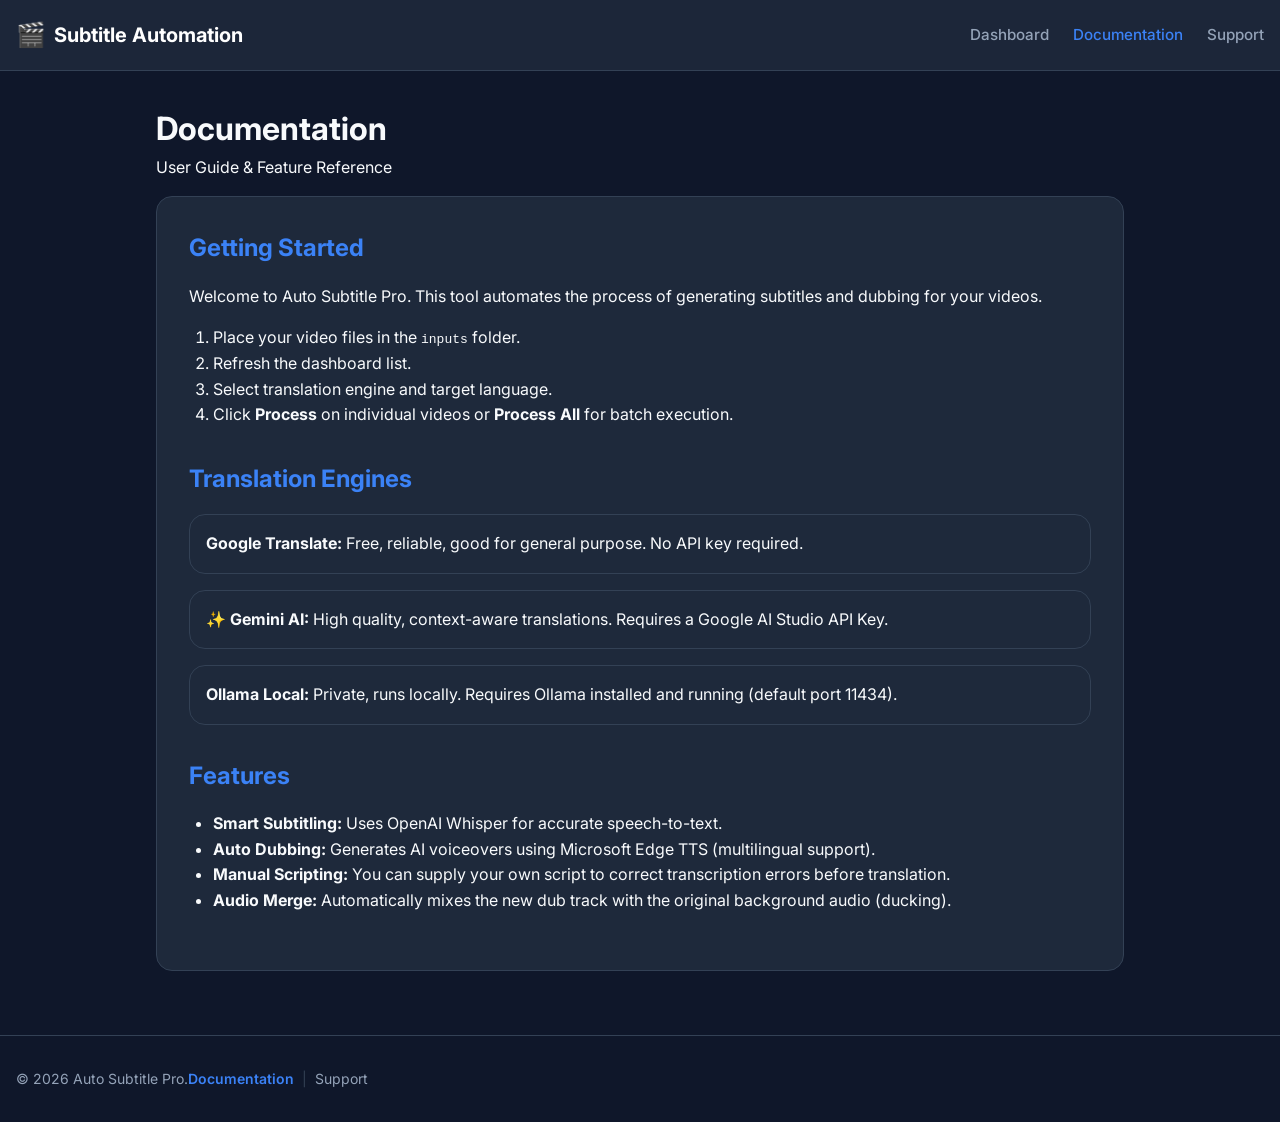
==== templates/documentation.html @ 29a988cc "Initial commit - Auto Subtitle Pro" ====
<!DOCTYPE html>
<html lang="en">
<head>
    <meta charset="UTF-8">
    <meta name="viewport" content="width=device-width, initial-scale=1.0">
    <title>Documentation - Auto Subtitle Pro</title>
    <link rel="stylesheet" href="/static/style.css?v=2">
    <link href="https://fonts.googleapis.com/css2?family=Inter:wght@400;500;600&display=swap" rel="stylesheet">
</head>
<body>
    <nav class="navbar">
      <div class="nav-container">
        <a href="/" class="brand">
          <span>🎬</span> Subtitle Automation
        </a>
        <div class="nav-links">
          <a href="/">Dashboard</a>
          <a href="/documentation" class="active">Documentation</a>
          <a href="/support">Support</a>
        </div>
      </div>
    </nav>

    <div class="container content-full">
        <div class="page-header">
            <h1>Documentation</h1>
            <p>User Guide & Feature Reference</p>
        </div>

        <main class="content-card">
            <section class="support-section">
                <h2 class="support-heading accent">Getting Started</h2>
                <p>Welcome to Auto Subtitle Pro. This tool automates the process of generating subtitles and dubbing for your videos.</p>
                <ol class="faq-item" style="margin-left: 1.5rem; margin-top: 1rem;">
                    <li>Place your video files in the <code>inputs</code> folder.</li>
                    <li>Refresh the dashboard list.</li>
                    <li>Select translation engine and target language.</li>
                    <li>Click <b>Process</b> on individual videos or <b>Process All</b> for batch execution.</li>
                </ol>
            </section>

            <section class="support-section">
                <h2 class="support-heading accent">Translation Engines</h2>
                <ul class="faq-item" style="list-style: none; padding: 0;">
                    <li class="content-card" style="margin-bottom: 1rem; padding: 1rem;">
                        <strong>Google Translate:</strong> Free, reliable, good for general purpose. No API key required.
                    </li>
                    <li class="content-card" style="margin-bottom: 1rem; padding: 1rem;">
                        <strong>✨ Gemini AI:</strong> High quality, context-aware translations. Requires a Google AI Studio API Key.
                    </li>
                    <li class="content-card" style="margin-bottom: 1rem; padding: 1rem;">
                        <strong>Ollama Local:</strong> Private, runs locally. Requires Ollama installed and running (default port 11434).
                    </li>
                </ul>
            </section>

            <section>
                <h2 class="support-heading accent">Features</h2>
                <ul class="faq-item" style="margin-left: 1.5rem;">
                    <li><strong>Smart Subtitling:</strong> Uses OpenAI Whisper for accurate speech-to-text.</li>
                    <li><strong>Auto Dubbing:</strong> Generates AI voiceovers using Microsoft Edge TTS (multilingual support).</li>
                    <li><strong>Manual Scripting:</strong> You can supply your own script to correct transcription errors before translation.</li>
                    <li><strong>Audio Merge:</strong> Automatically mixes the new dub track with the original background audio (ducking).</li>
                </ul>
            </section>
        </main>

    </div>
    <div class="footer-wrapper">
      <div class="nav-container">
        <footer class="app-footer">
            <p>&copy; 2026 Auto Subtitle Pro.</p>
            <div class="footer-links">
                <a href="/documentation" class="active">Documentation</a>
                <span class="separator">|</span>
                <a href="/support">Support</a>
            </div>
        </footer>
      </div>
    </div>
</body>
</html>
---- static/style.css ----
:root {
  --bg-color: #0f172a;
  --card-bg: #1e293b;
  --text-primary: #f8fafc;
  --text-secondary: #94a3b8;
  --accent: #3b82f6;
  --accent-hover: #2563eb;
  --border: #334155;
  --success: #10b981;
  --warning: #f59e0b;
}

* {
  box-sizing: border-box;
  margin: 0;
  padding: 0;
}

body {
  font-family: 'Inter', sans-serif;
  background-color: var(--bg-color);
  color: var(--text-primary);
  line-height: 1.6;
  padding: 0; /* Full width layout */
}

.container {
  max-width: 100%; /* Full width to accommodate side-by-side */
  margin: 0 auto;
  padding: 1rem 2rem;
  display: grid;
  grid-template-columns: 350px 1fr; /* Fixed sidebar width, flexible main content */
  gap: 2rem;
  align-items: start;
}

.container.content-full {
    display: block; /* Disable grid for single-column pages */
    max-width: 1000px;
    margin: 0 auto;
}

/* Navigation Bar */
.navbar {
  background-color: var(--card-bg);
  border-bottom: 1px solid var(--border);
  padding: 1rem 0;
  margin-bottom: 2rem;
  position: sticky;
  top: 0;
  z-index: 100;
  backdrop-filter: blur(8px); /* Glass effect */
  background-color: rgba(30, 41, 59, 0.9);
}

.nav-container {
  max-width: 1400px;
  margin: 0 auto;
  padding: 0 1rem; /* Inner padding */
  display: flex;
  justify-content: space-between;
  align-items: center;
}

.brand {
  font-size: 1.25rem;
  font-weight: 700;
  color: white;
  text-decoration: none;
  display: flex;
  align-items: center;
  gap: 0.5rem;
}

.brand span {
  font-size: 1.5rem;
}

.nav-links {
  display: flex;
  gap: 1.5rem;
}

.nav-links a {
  color: var(--text-secondary);
  text-decoration: none;
  font-weight: 500;
  transition: color 0.2s;
  font-size: 0.95rem;
}

.nav-links a:hover,
.nav-links a.active {
  color: var(--accent);
}

/* Page Title Layout Fix */
.page-header {
  grid-column: 1 / -1;
  margin-bottom: 1rem;
}

/* Table */
.table-container {
  /* Takes remaining grid space naturally */
  background-color: var(--card-bg);
  border-radius: 1rem;
  border: 1px solid var(--border);
  overflow-x: auto;
  box-shadow: 0 4px 6px -1px rgb(0 0 0 / 0.1);
  min-height: 500px; /* Ensure visual balance */
}

/* Footer alignment fix for full width nav */
.container {
  padding: 0 1rem; /* Ensure side padding matches nav if needed, but container usually has its own max-width logic */
}

/* Footer */
/* Footer */
/* Footer */
.footer-wrapper {
    background-color: var(--bg-color);
    border-top: 1px solid var(--border);
    margin-top: 4rem;
}

.app-footer {
    padding: 2rem 0;
    display: flex;
    justify-content: space-between;
    color: var(--text-secondary);
    font-size: 0.875rem;
}

.footer-links {
    display: flex;
    gap: 0.5rem;
}

.footer-links a {
    color: var(--text-secondary);
    text-decoration: none;
    transition: color 0.2s;
}

.footer-links a:hover {
    color: var(--accent);
}

.separator {
    color: var(--border);
}

/* Controls Panel (Sidebar) */
.controls-panel {
  background: var(--card-bg);
  padding: 1.5rem;
  border-radius: 1rem;
  border: 1px solid var(--border);
  display: flex;
  flex-direction: column;
  gap: 2rem;
  position: sticky;
  top: 90px; /* Sticky below navbar */
  max-height: calc(100vh - 150px); /* Leave room for footer */
  overflow-y: auto; /* Scrollable if too tall */
  z-index: 50;
}

.settings-grid {
    display: flex;
    flex-direction: column; /* Stack settings vertically */
    gap: 1.5rem;
}

.settings-group {
  display: flex;
  flex-direction: column;
  gap: 0.5rem;
  flex: 0 0 auto; /* Don't stretch weirdly */
}

.settings-group label {
  font-size: 0.875rem;
  color: var(--text-secondary);
  font-weight: 500;
}

/* Custom Select Styling */
.settings-group select {
  appearance: none;
  -webkit-appearance: none;
  padding: 0.75rem 2.5rem 0.75rem 1rem;
  background-color: var(--bg-color);
  border: 1px solid var(--border);
  color: white;
  border-radius: 0.5rem;
  font-family: inherit;
  font-size: 0.9rem;
  cursor: pointer;
  min-width: 180px;
  background-image: url("data:image/svg+xml,%3csvg xmlns='http://www.w3.org/2000/svg' fill='none' viewBox='0 0 20 20'%3e%3cpath stroke='%2394a3b8' stroke-linecap='round' stroke-linejoin='round' stroke-width='1.5' d='M6 8l4 4 4-4'/%3e%3c/svg%3e");
  background-position: right 0.5rem center;
  background-repeat: no-repeat;
  background-size: 1.5em 1.5em;
  transition: border-color 0.2s;
}

.settings-group select:focus {
  outline: none;
  border-color: var(--accent);
}

.actions {
  display: flex;
  flex-direction: column;
  gap: 1rem;
  padding-top: 2rem;
  border-top: 1px solid var(--border); /* Separator from settings */
  padding-left: 0;
  border-left: none;
  height: auto;
}

.btn {
  padding: 0.75rem 1.5rem;
  border-radius: 0.5rem;
  border: none;
  font-weight: 500;
  cursor: pointer;
  transition: all 0.2s;
  font-family: inherit;
  font-size: 0.9rem;
  white-space: nowrap;
  text-decoration: none;
}

.actions .btn {
    width: 100%;
}

.btn.primary {
  background-color: var(--accent);
  color: white;
}

.btn.primary:hover {
  background-color: var(--accent-hover);
}

.btn.secondary {
  background-color: var(--card-bg);
  color: var(--text-primary);
  border: 1px solid var(--border);
  text-decoration: none;
}

.btn.secondary:hover {
  background-color: #2c3b50;
  border-color: #475569;
}

.btn-success {
  background-color: var(--success) !important;
  color: white !important;
}

.btn-success:hover {
  background-color: #059669 !important;
}

.btn:disabled {
  opacity: 0.5;
  cursor: not-allowed;
}

/* Table */
.table-container {
  background-color: var(--card-bg);
  border-radius: 1rem;
  border: 1px solid var(--border);
  overflow-x: auto; /* Handle overflow gracefully */
  box-shadow: 0 4px 6px -1px rgb(0 0 0 / 0.1);
}

table {
  width: 100%;
  border-collapse: collapse;
  min-width: 900px; /* Ensure table doesn't squash */
}

thead {
  background-color: #0f172a80;
  text-align: left;
}

th,
td {
  padding: 1rem 1.5rem;
  vertical-align: middle;
}

th {
  font-weight: 500;
  color: var(--text-secondary);
  font-size: 0.75rem;
  text-transform: uppercase;
  letter-spacing: 0.05em;
}

tr {
  border-bottom: 1px solid var(--border);
}

tr:last-child {
  border-bottom: none;
}

/* Specific Column Widths */
.col-mini {
  width: 50px;
  text-align: center;
}
.col-wide {
  min-width: 250px;
}
.col-status {
  width: 140px;
}
.col-actions {
  width: 200px;
} /* Give actions room */

/* Inputs */
input[type='text'] {
  background-color: var(--bg-color);
  border: 1px solid var(--border);
  color: white;
  padding: 0.6rem 0.75rem;
  border-radius: 0.375rem;
  width: 100%;
  font-family: inherit;
  font-size: 0.9rem;
}

input[type='text']:focus {
  outline: none;
  border-color: var(--accent);
}

/* Checkbox Styling */
/* Checkbox Styling */
input[type='checkbox'] {
  appearance: none;
  -webkit-appearance: none;
  background-color: var(--bg-color);
  margin: 0;
  font: inherit;
  color: currentColor;
  width: 1.25rem; /* Fixed comfortable size */
  height: 1.25rem;
  min-width: 1.25rem; /* Prevent squishing */
  border: 1px solid var(--border);
  border-radius: 3px; /* Slightly rounded square, standard UI look */
  display: inline-grid;
  place-content: center;
  cursor: pointer;
  transition: all 0.2s;
  flex-shrink: 0;
}

input[type='checkbox']::before {
  content: '';
  width: 0.75rem;
  height: 0.75rem;
  transform: scale(0);
  transition: 120ms transform ease-in-out;
  box-shadow: inset 1rem 1rem white;
  transform-origin: center;
  clip-path: polygon(14% 44%, 0 65%, 50% 100%, 100% 16%, 80% 0%, 43% 62%);
}

/* Horizontal setting row for checkboxes */
.settings-row {
    display: flex;
    flex-direction: row;
    align-items: center;
    gap: 0.75rem;
    width: 100%;
}

.settings-row label {
    margin-bottom: 0;
    cursor: pointer;
    flex: 1;
}

input[type='checkbox']:checked {
  background-color: var(--accent);
  border-color: var(--accent);
}

/* Pagination */
.pagination {
  display: flex;
  align-items: center;
  justify-content: center;
  gap: 0.5rem;
  margin-top: 1.5rem;
  padding: 1rem;
  background: var(--card-bg);
  border-radius: 0.75rem;
  border: 1px solid var(--border);
  flex-wrap: wrap;
}

.page-btn {
  background: var(--bg-color);
  border: 1px solid var(--border);
  color: var(--text-primary);
  padding: 0.5rem 1rem;
  border-radius: 0.5rem;
  cursor: pointer;
  transition: all 0.2s;
  font-size: 0.875rem;
}

.page-btn:hover:not(.disabled):not(.active) {
  background: var(--accent);
  color: white;
  border-color: var(--accent);
}

.page-btn.active {
  background: var(--accent);
  color: white;
  border-color: var(--accent);
  font-weight: 600;
}

.page-btn.disabled {
  opacity: 0.5;
  cursor: not-allowed;
}

.page-ellipsis {
  color: var(--text-secondary);
  padding: 0 0.5rem;
}

.page-info {
  margin-left: 1rem;
  color: var(--text-secondary);
  font-size: 0.875rem;
}

input[type='checkbox']:focus {
  outline: 2px solid var(--accent);
  outline-offset: 2px;
}

/* Status Badges */
.badge {
  padding: 0.25rem 0.75rem;
  border-radius: 9999px;
  font-size: 0.75rem;
  font-weight: 600;
  display: inline-block;
  white-space: nowrap;
}

.badge.idle {
  background: var(--border);
  color: var(--text-secondary);
}
.badge.queued {
  background: var(--warning);
  color: #fff;
}
.badge.processing {
  background: var(--accent);
  color: #fff;
  animation: pulse 2s infinite;
}
.badge.done {
  background: var(--success);
  color: #fff;
}
.badge.error {
  background: #ef4444;
  color: #fff;
}

@keyframes pulse {
  0% {
    opacity: 1;
  }
  50% {
    opacity: 0.7;
  }
  100% {
    opacity: 1;
  }
}

/* Modal */
.modal {
  position: fixed;
  z-index: 1000;
  left: 0;
  top: 0;
  width: 100%;
  height: 100%;
  background-color: rgba(0, 0, 0, 0.8);
  display: flex;
  justify-content: center;
  align-items: center;
  backdrop-filter: blur(5px);
}

.modal.hidden {
  display: none;
}

.modal-content {
  background-color: var(--card-bg);
  padding: 1.5rem;
  border-radius: 1rem;
  width: 90%;
  max-width: 900px;
  position: relative;
  border: 1px solid var(--border);
}

.close-modal {
  position: absolute;
  top: 10px;
  right: 20px;
  color: var(--text-secondary);
  font-size: 2rem;
  cursor: pointer;
}

.close-modal:hover {
  color: white;
}

/* Icons & Buttons in Table */
.icon-btn {
  background: none;
  border: none;
  cursor: pointer;
  color: var(--text-secondary);
  font-size: 1.25rem;
  transition: color 0.2s;
  padding: 0.25rem;
  display: flex;
  align-items: center;
  justify-content: center;
}

.icon-btn:hover {
  color: var(--accent);
}

.action-cell {
  display: flex;
  align-items: center;
  gap: 0.5rem;
  flex-wrap: nowrap;
}

.btn-small {
  padding: 0.5rem 1rem;
  font-size: 0.8rem;
}

.btn-icon {
  display: inline-flex;
  align-items: center;
  justify-content: center;
  width: 36px;
  height: 36px;
  border-radius: 0.375rem;
  border: 1px solid var(--border);
  background: var(--bg-color);
  color: var(--text-secondary);
  cursor: pointer;
  transition: all 0.2s;
  text-decoration: none;
}

.btn-icon:hover {
  border-color: var(--success);
  color: var(--success);
  background: #1e293b;
}

.btn-icon.watch:hover {
  border-color: var(--accent);
  color: var(--accent);
}

.hidden {
  display: none !important;
}

.metrics-cell {
  font-size: 0.85rem;
  color: var(--text-secondary);
  min-width: 80px;
}

.metric-progress {
  font-weight: 600;
  color: var(--accent);
}

/* Support & Info Pages */
.content-card {
    background: var(--card-bg);
    padding: 2rem;
    border-radius: 1rem;
    border: 1px solid var(--border);
}

.support-section {
    margin-bottom: 2rem;
}

.support-heading {
    font-size: 1.5rem;
    margin-bottom: 1rem;
}

.support-heading.warning {
    color: var(--warning);
}

.support-heading.accent {
    color: var(--accent);
}

.faq-item {
    margin-bottom: 1.5rem;
}

.faq-question {
    font-size: 1.1rem;
    margin-bottom: 0.5rem;
}

.contact-info {
    margin-top: 10px;
    font-size: 0.8rem;
    color: var(--text-secondary);
}

.footer-links a.active {
    color: var(--accent);
    font-weight: 600;
}
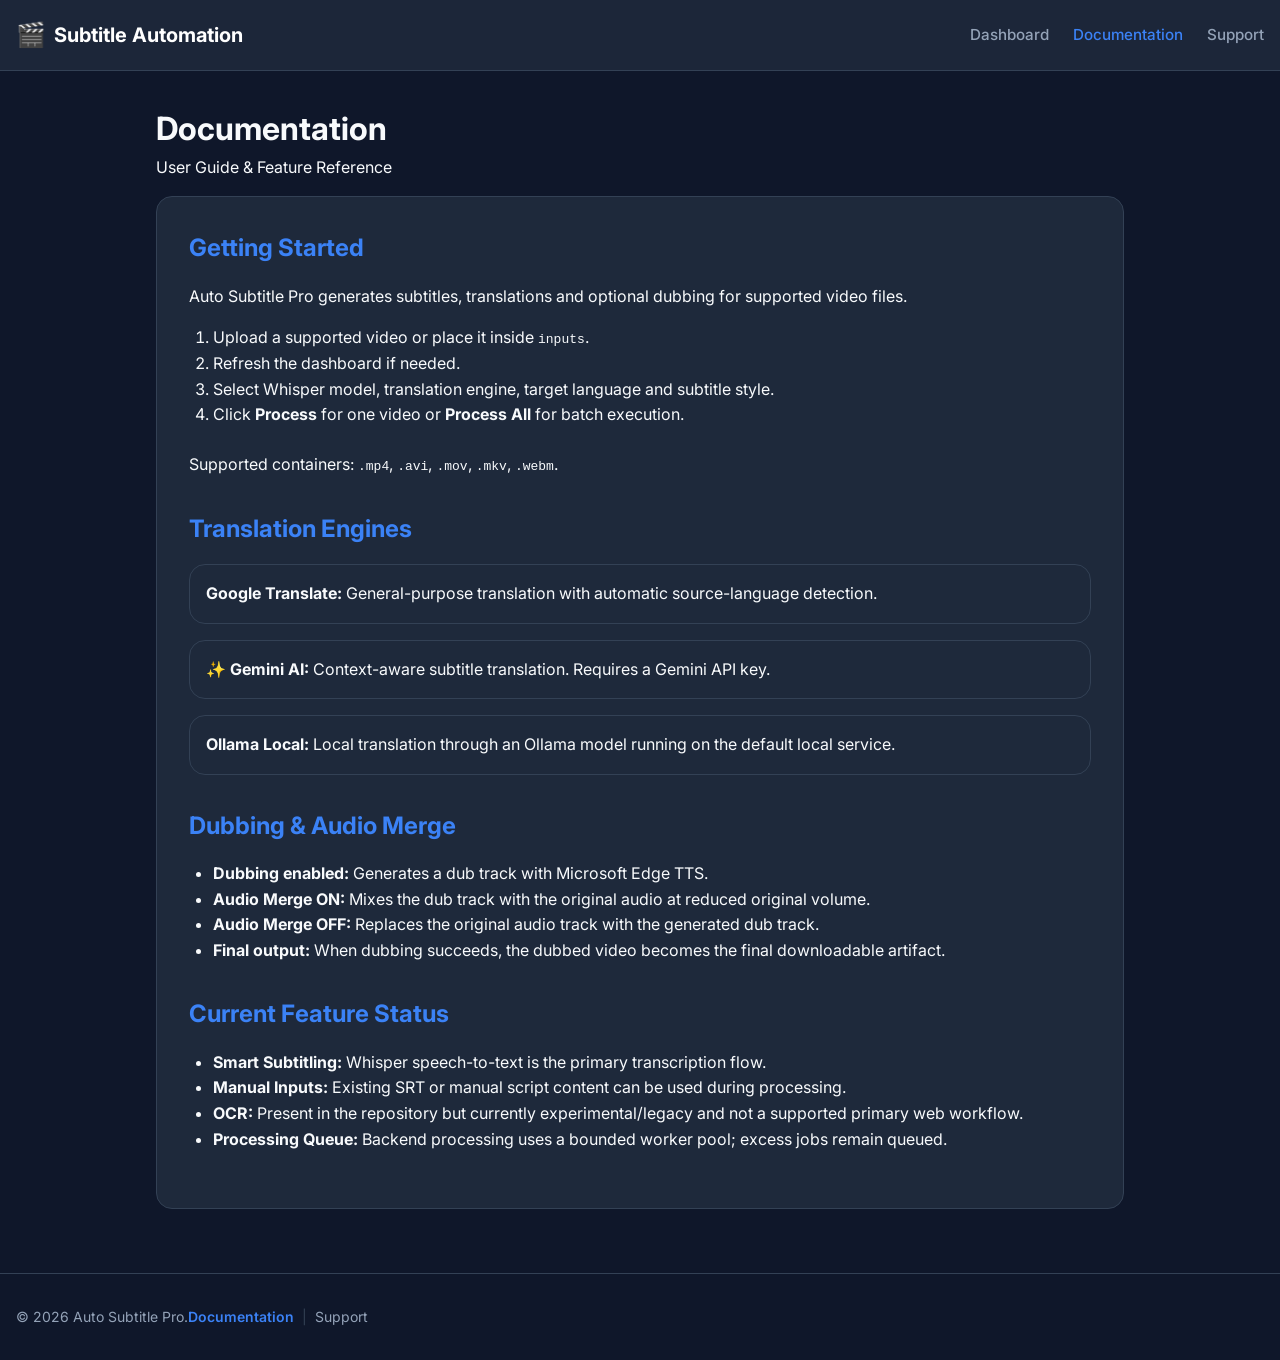
==== commit 43ee2f3d: "docs(app): align feature documentation (#16)" ====
--- a/templates/documentation.html
+++ b/templates/documentation.html
@@ -10,9 +10,7 @@
 <body>
     <nav class="navbar">
       <div class="nav-container">
-        <a href="/" class="brand">
-          <span>🎬</span> Subtitle Automation
-        </a>
+        <a href="/" class="brand"><span>🎬</span> Subtitle Automation</a>
         <div class="nav-links">
           <a href="/">Dashboard</a>
           <a href="/documentation" class="active">Documentation</a>
@@ -30,42 +28,47 @@
         <main class="content-card">
             <section class="support-section">
                 <h2 class="support-heading accent">Getting Started</h2>
-                <p>Welcome to Auto Subtitle Pro. This tool automates the process of generating subtitles and dubbing for your videos.</p>
+                <p>Auto Subtitle Pro generates subtitles, translations and optional dubbing for supported video files.</p>
                 <ol class="faq-item" style="margin-left: 1.5rem; margin-top: 1rem;">
-                    <li>Place your video files in the <code>inputs</code> folder.</li>
-                    <li>Refresh the dashboard list.</li>
-                    <li>Select translation engine and target language.</li>
-                    <li>Click <b>Process</b> on individual videos or <b>Process All</b> for batch execution.</li>
+                    <li>Upload a supported video or place it inside <code>inputs</code>.</li>
+                    <li>Refresh the dashboard if needed.</li>
+                    <li>Select Whisper model, translation engine, target language and subtitle style.</li>
+                    <li>Click <b>Process</b> for one video or <b>Process All</b> for batch execution.</li>
                 </ol>
+                <p class="text-secondary">Supported containers: <code>.mp4</code>, <code>.avi</code>, <code>.mov</code>, <code>.mkv</code>, <code>.webm</code>.</p>
             </section>
 
             <section class="support-section">
                 <h2 class="support-heading accent">Translation Engines</h2>
                 <ul class="faq-item" style="list-style: none; padding: 0;">
-                    <li class="content-card" style="margin-bottom: 1rem; padding: 1rem;">
-                        <strong>Google Translate:</strong> Free, reliable, good for general purpose. No API key required.
-                    </li>
-                    <li class="content-card" style="margin-bottom: 1rem; padding: 1rem;">
-                        <strong>✨ Gemini AI:</strong> High quality, context-aware translations. Requires a Google AI Studio API Key.
-                    </li>
-                    <li class="content-card" style="margin-bottom: 1rem; padding: 1rem;">
-                        <strong>Ollama Local:</strong> Private, runs locally. Requires Ollama installed and running (default port 11434).
-                    </li>
+                    <li class="content-card" style="margin-bottom: 1rem; padding: 1rem;"><strong>Google Translate:</strong> General-purpose translation with automatic source-language detection.</li>
+                    <li class="content-card" style="margin-bottom: 1rem; padding: 1rem;"><strong>✨ Gemini AI:</strong> Context-aware subtitle translation. Requires a Gemini API key.</li>
+                    <li class="content-card" style="margin-bottom: 1rem; padding: 1rem;"><strong>Ollama Local:</strong> Local translation through an Ollama model running on the default local service.</li>
+                </ul>
+            </section>
+
+            <section class="support-section">
+                <h2 class="support-heading accent">Dubbing & Audio Merge</h2>
+                <ul class="faq-item" style="margin-left: 1.5rem;">
+                    <li><strong>Dubbing enabled:</strong> Generates a dub track with Microsoft Edge TTS.</li>
+                    <li><strong>Audio Merge ON:</strong> Mixes the dub track with the original audio at reduced original volume.</li>
+                    <li><strong>Audio Merge OFF:</strong> Replaces the original audio track with the generated dub track.</li>
+                    <li><strong>Final output:</strong> When dubbing succeeds, the dubbed video becomes the final downloadable artifact.</li>
                 </ul>
             </section>
 
             <section>
-                <h2 class="support-heading accent">Features</h2>
+                <h2 class="support-heading accent">Current Feature Status</h2>
                 <ul class="faq-item" style="margin-left: 1.5rem;">
-                    <li><strong>Smart Subtitling:</strong> Uses OpenAI Whisper for accurate speech-to-text.</li>
-                    <li><strong>Auto Dubbing:</strong> Generates AI voiceovers using Microsoft Edge TTS (multilingual support).</li>
-                    <li><strong>Manual Scripting:</strong> You can supply your own script to correct transcription errors before translation.</li>
-                    <li><strong>Audio Merge:</strong> Automatically mixes the new dub track with the original background audio (ducking).</li>
+                    <li><strong>Smart Subtitling:</strong> Whisper speech-to-text is the primary transcription flow.</li>
+                    <li><strong>Manual Inputs:</strong> Existing SRT or manual script content can be used during processing.</li>
+                    <li><strong>OCR:</strong> Present in the repository but currently experimental/legacy and not a supported primary web workflow.</li>
+                    <li><strong>Processing Queue:</strong> Backend processing uses a bounded worker pool; excess jobs remain queued.</li>
                 </ul>
             </section>
         </main>
+    </div>
 
-    </div>
     <div class="footer-wrapper">
       <div class="nav-container">
         <footer class="app-footer">
--- a/static/style.css
+++ b/static/style.css
@@ -166,6 +166,27 @@
   max-height: calc(100vh - 150px); /* Leave room for footer */
   overflow-y: auto; /* Scrollable if too tall */
   z-index: 50;
+  
+  /* Custom Scrollbar */
+  scrollbar-width: thin;
+  scrollbar-color: var(--border) transparent;
+}
+
+.controls-panel::-webkit-scrollbar {
+  width: 5px;
+}
+
+.controls-panel::-webkit-scrollbar-track {
+  background: transparent;
+}
+
+.controls-panel::-webkit-scrollbar-thumb {
+  background: var(--border);
+  border-radius: 10px;
+}
+
+.controls-panel::-webkit-scrollbar-thumb:hover {
+  background: var(--text-secondary);
 }
 
 .settings-grid {
@@ -403,6 +424,7 @@
 
 /* Pagination */
 .pagination {
+  grid-column: 2; /* Sit under the table column */
   display: flex;
   align-items: center;
   justify-content: center;
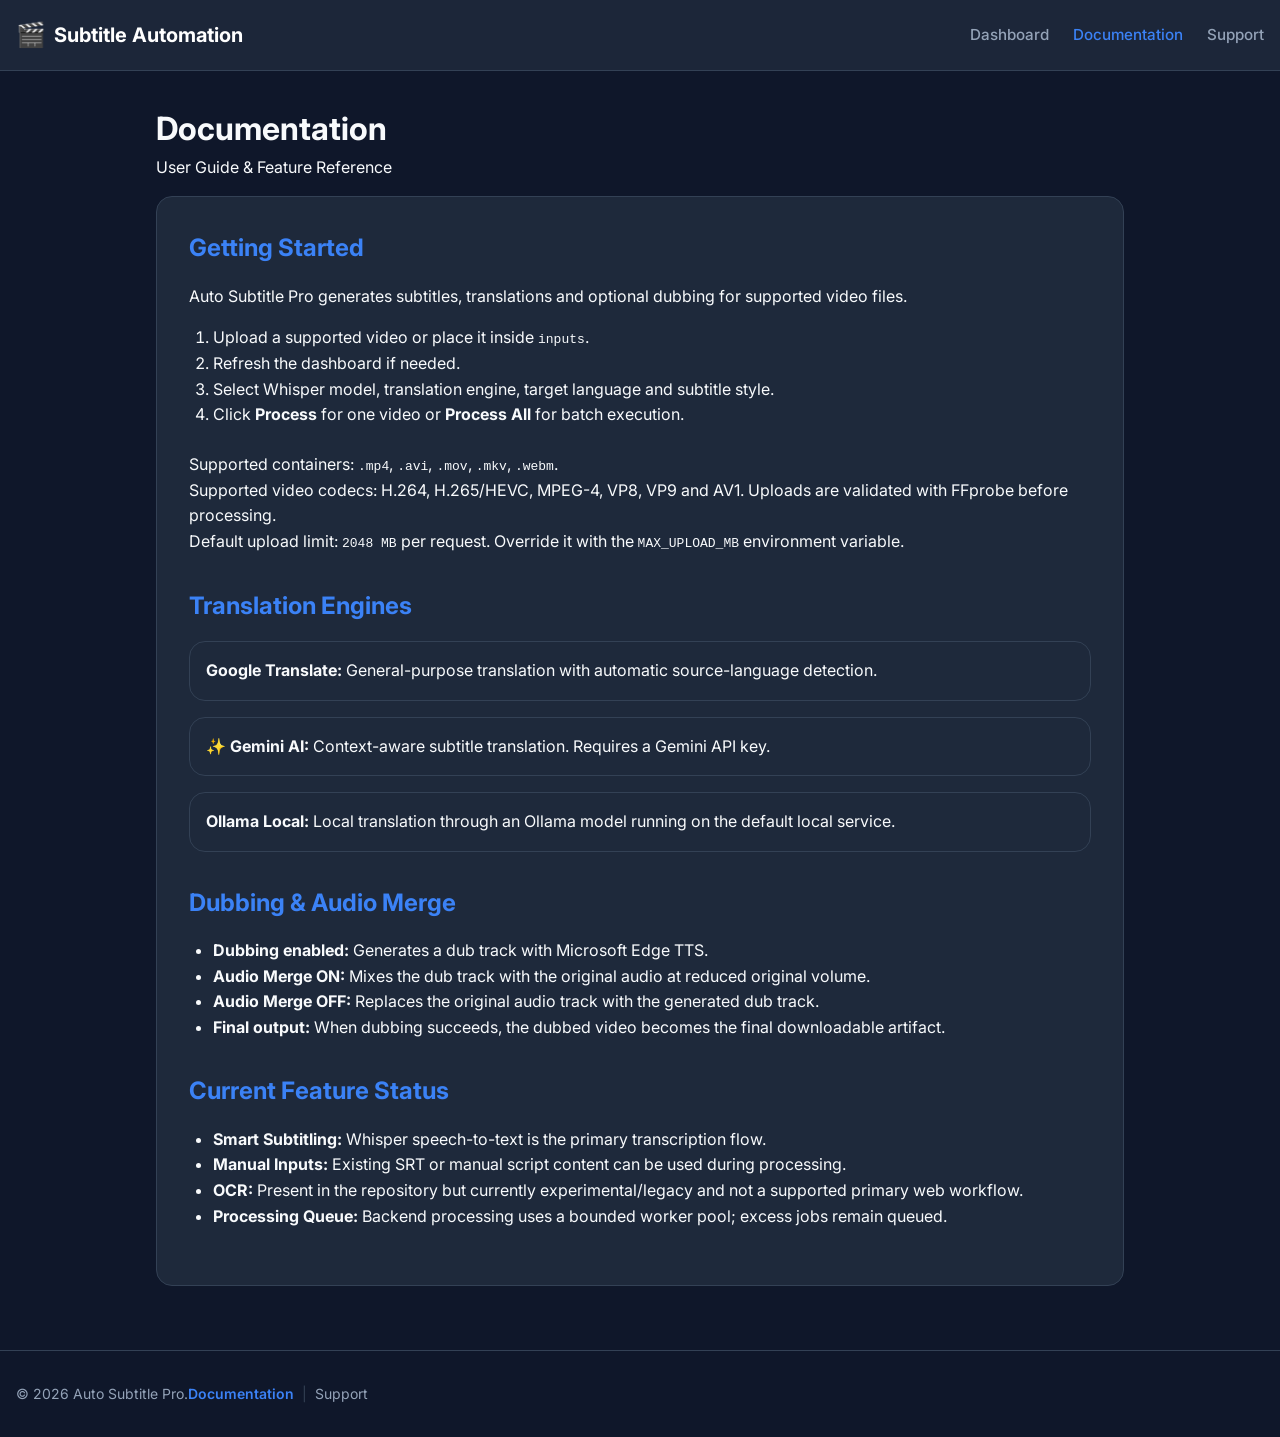
==== commit 34bfaa92: "docs(upload): expose media validation limits (#12)" ====
--- a/templates/documentation.html
+++ b/templates/documentation.html
@@ -36,6 +36,8 @@
                     <li>Click <b>Process</b> for one video or <b>Process All</b> for batch execution.</li>
                 </ol>
                 <p class="text-secondary">Supported containers: <code>.mp4</code>, <code>.avi</code>, <code>.mov</code>, <code>.mkv</code>, <code>.webm</code>.</p>
+                <p class="text-secondary">Supported video codecs: H.264, H.265/HEVC, MPEG-4, VP8, VP9 and AV1. Uploads are validated with FFprobe before processing.</p>
+                <p class="text-secondary">Default upload limit: <code>2048 MB</code> per request. Override it with the <code>MAX_UPLOAD_MB</code> environment variable.</p>
             </section>
 
             <section class="support-section">
